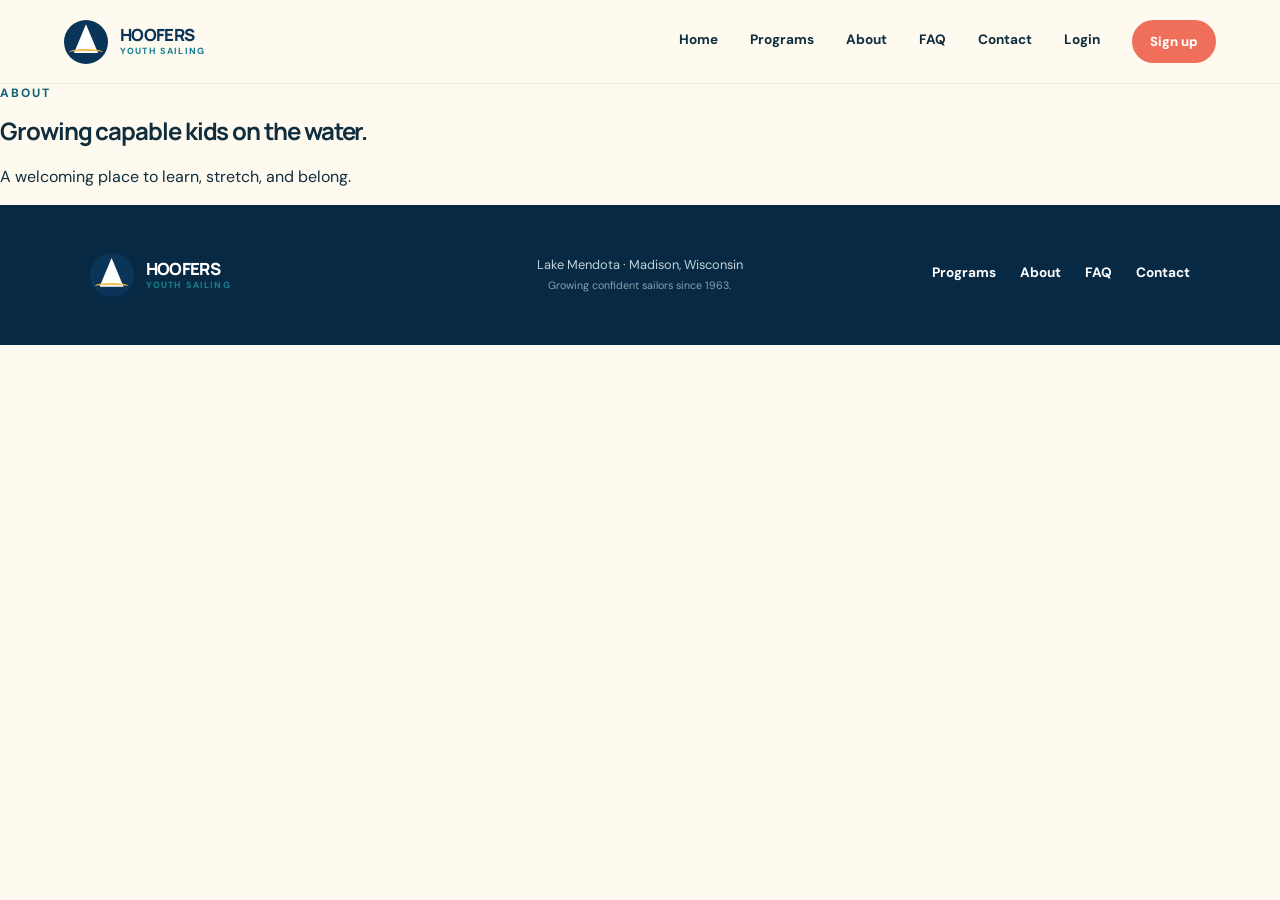
==== about/index.html @ 9d722e39 "feat: add multipage site shell" ====
<!DOCTYPE html>
<html lang="en">
<head>
  <meta charset="UTF-8"><meta name="viewport" content="width=device-width, initial-scale=1.0">
  <meta name="description" content="Learn about Hoofers Youth Sailing, our teaching approach, and our community on Lake Mendota.">
  <title>About | Hoofers Youth Sailing</title>
  <link rel="preconnect" href="https://fonts.googleapis.com"><link rel="preconnect" href="https://fonts.gstatic.com" crossorigin>
  <link href="https://fonts.googleapis.com/css2?family=DM+Sans:wght@400;500;600;700&family=Manrope:wght@600;700;800&display=swap" rel="stylesheet">
  <link rel="stylesheet" href="../styles.css">
</head>
<body>
  <a class="skip-link" href="#main-content">Skip to content</a>
  <header class="site-header" data-header>
    <a class="brand" href="../" aria-label="Hoofers Youth Sailing home"><span class="brand-mark" aria-hidden="true"><span></span></span><span class="brand-copy">Hoofers <small>Youth Sailing</small></span></a>
    <button id="menu-toggle" class="menu-toggle" type="button" aria-expanded="false" aria-controls="primary-nav"><span>Menu</span><i aria-hidden="true"></i></button>
    <nav id="primary-nav" class="primary-nav" aria-label="Primary navigation"><a href="../">Home</a><a href="../programs/">Programs</a><a href="../about/" aria-current="page">About</a><a href="../faq/">FAQ</a><a href="../contact/">Contact</a><a class="nav-login" href="../login/">Login</a><a class="button button-small" href="../signup/">Sign up</a></nav>
  </header>
  <main id="main-content" class="page-main"><section class="interior-hero"><div><p class="eyebrow">About</p><h1>Growing capable kids on the water.</h1><p>A welcoming place to learn, stretch, and belong.</p></div></section></main>
  <footer class="site-footer"><a class="brand brand-footer" href="../" aria-label="Hoofers Youth Sailing home"><span class="brand-mark" aria-hidden="true"><span></span></span><span class="brand-copy">Hoofers <small>Youth Sailing</small></span></a><p>Lake Mendota · Madison, Wisconsin<br><small>Growing confident sailors since 1963.</small></p><nav aria-label="Footer navigation"><a href="../programs/">Programs</a><a href="../about/">About</a><a href="../faq/">FAQ</a><a href="../contact/">Contact</a></nav></footer>
  <script src="../script.js"></script>
</body>
</html>
---- styles.css ----
:root {
  --navy: #0b3558;
  --navy-deep: #072943;
  --seafoam: #dff4ed;
  --ocean: #197f8f;
  --ocean-dark: #116472;
  --coral: #ef6f5b;
  --sunny: #f5bd4f;
  --cream: #fffaf0;
  --ink: #102d3e;
  --white: #ffffff;
  --line: rgba(16, 45, 62, 0.16);
  --font-display: "Manrope", "Arial Black", sans-serif;
  --font-body: "DM Sans", Arial, sans-serif;
  --radius-sm: 1rem;
  --radius-lg: 2rem;
  --shadow: 0 1.25rem 3rem rgba(11, 53, 88, 0.14);
}

* { box-sizing: border-box; }
html { scroll-behavior: smooth; }
body {
  margin: 0;
  overflow-x: clip;
  background: var(--cream);
  color: var(--ink);
  font-family: var(--font-body);
  font-size: 1rem;
  line-height: 1.6;
}
body, button, a { -webkit-font-smoothing: antialiased; }
a { color: inherit; }
button { font: inherit; }
img { display: block; max-width: 100%; }
h1, h2, h3, p { margin-top: 0; }
h1, h2, h3 { font-family: var(--font-display); line-height: 1.02; letter-spacing: -0.045em; }
h2 { font-size: clamp(2.5rem, 5.4vw, 5.15rem); }
section[id] { scroll-margin-top: 5.5rem; }
*:focus-visible { outline: 3px solid var(--coral); outline-offset: 4px; }

.skip-link {
  position: fixed; z-index: 100; top: 1rem; left: 1rem; padding: .75rem 1rem;
  transform: translateY(-200%); border-radius: .5rem; background: var(--navy); color: var(--white);
}
.skip-link:focus { transform: translateY(0); }

.site-header {
  position: sticky; z-index: 50; top: 0; display: flex; align-items: center; justify-content: space-between;
  min-height: 5.25rem; padding: .8rem clamp(1.25rem, 5vw, 5.5rem); border-bottom: 1px solid rgba(11, 53, 88, .08);
  background: rgba(255, 250, 240, .92); backdrop-filter: blur(16px);
}
.brand { display: inline-flex; align-items: center; gap: .75rem; color: var(--navy); text-decoration: none; }
.brand-mark { position: relative; display: grid; width: 2.75rem; height: 2.75rem; place-items: center; overflow: hidden; border-radius: 50%; background: var(--navy); }
.brand-mark::before { content: ""; position: absolute; width: 1.5rem; height: 1.8rem; bottom: .65rem; background: var(--white); clip-path: polygon(50% 0, 100% 100%, 0 100%); }
.brand-mark span { position: absolute; bottom: .52rem; width: 2.1rem; height: .38rem; border-radius: 50%; border-top: 2px solid var(--sunny); }
.brand-copy { font-family: var(--font-display); font-size: 1.05rem; font-weight: 800; line-height: .95; letter-spacing: -.04em; text-transform: uppercase; }
.brand-copy small { display: block; margin-top: .28rem; color: var(--ocean); font-family: var(--font-body); font-size: .56rem; letter-spacing: .13em; }
.primary-nav { display: flex; align-items: center; gap: clamp(1.25rem, 2.5vw, 2.5rem); }
.primary-nav > a:not(.button), .site-footer nav a { font-size: .85rem; font-weight: 700; text-decoration: none; }
.primary-nav > a:not(.button)::after, .site-footer nav a::after { content: ""; display: block; width: 0; height: 2px; margin-top: 2px; background: var(--coral); transition: width .2s ease; }
.primary-nav > a:hover::after, .site-footer nav a:hover::after { width: 100%; }
.menu-toggle { display: none; border: 0; background: transparent; color: var(--navy); font-weight: 800; }
.menu-toggle i, .menu-toggle i::before { display: block; width: 1.35rem; height: 2px; background: currentColor; content: ""; transition: transform .2s ease; }
.menu-toggle i::before { transform: translateY(6px); }
.menu-toggle[aria-expanded="true"] i { transform: translateY(3px) rotate(45deg); }
.menu-toggle[aria-expanded="true"] i::before { transform: rotate(-90deg); }

.button {
  display: inline-flex; align-items: center; justify-content: center; gap: .8rem; min-height: 3.35rem; padding: .85rem 1.35rem;
  border: 2px solid var(--coral); border-radius: 999px; background: var(--coral); color: var(--white);
  font-weight: 800; text-decoration: none; transition: transform .2s ease, box-shadow .2s ease, background .2s ease;
}
.button:hover { transform: translateY(-3px); box-shadow: 0 .7rem 1.3rem rgba(239, 111, 91, .25); }
.button span { transition: transform .2s ease; }
.button:hover span { transform: translateX(4px); }
.button-small { min-height: 2.7rem; padding: .55rem 1rem; font-size: .82rem; }
.button-light { border-color: var(--white); background: var(--white); color: var(--navy); }

.eyebrow { margin-bottom: 1rem; color: var(--ocean-dark); font-size: .75rem; font-weight: 800; letter-spacing: .16em; text-transform: uppercase; }
.hero {
  position: relative; display: grid; grid-template-columns: minmax(0, .95fr) minmax(24rem, 1.05fr); align-items: center;
  min-height: calc(100vh - 5.25rem); padding: clamp(3.5rem, 7vw, 7.5rem) clamp(1.25rem, 7vw, 7.5rem) clamp(4rem, 7vw, 6.5rem);
  background: var(--seafoam);
}
.hero::before { content: ""; position: absolute; inset: auto auto 4rem -5rem; width: 10rem; height: 10rem; border: 1px solid rgba(25, 127, 143, .3); border-radius: 50%; box-shadow: 0 0 0 1.2rem var(--seafoam), 0 0 0 1.3rem rgba(25, 127, 143, .24), 0 0 0 2.5rem var(--seafoam), 0 0 0 2.6rem rgba(25, 127, 143, .18); }
.hero-copy { position: relative; z-index: 2; max-width: 43rem; }
.hero-copy .eyebrow { display: flex; align-items: center; gap: .7rem; }
.hero-copy .eyebrow span { width: 2rem; height: 2px; background: var(--coral); }
.hero h1 { margin-bottom: 1.5rem; color: var(--navy); font-size: clamp(3.7rem, 7vw, 7.25rem); line-height: .92; }
.hero h1 em { display: block; color: var(--coral); font-style: normal; }
.hero-intro { max-width: 35rem; margin-bottom: 1.8rem; color: #355462; font-size: clamp(1rem, 1.3vw, 1.18rem); }
.hero-actions { display: flex; align-items: center; gap: 1.4rem; flex-wrap: wrap; }
.text-link { color: var(--navy); font-size: .9rem; font-weight: 800; text-underline-offset: .3rem; }
.trust-list { display: flex; gap: 0; max-width: 31rem; margin: 3rem 0 0; padding: 0; list-style: none; }
.trust-list li { display: flex; flex: 1; flex-direction: column; padding-right: 1rem; border-right: 1px solid rgba(11, 53, 88, .18); }
.trust-list li + li { padding-left: 1.25rem; }
.trust-list li:last-child { border: 0; }
.trust-list strong { color: var(--navy); font-family: var(--font-display); font-size: 1.5rem; line-height: 1; }
.trust-list span { margin-top: .4rem; color: #53707d; font-size: .68rem; font-weight: 700; text-transform: uppercase; }
.hero-visual { position: relative; min-height: clamp(31rem, 48vw, 43rem); }
.sun-shape { position: absolute; top: 3%; right: -10%; width: 63%; aspect-ratio: 1; border-radius: 50%; background: var(--sunny); }
.image-placeholder { position: relative; display: flex; overflow: hidden; background-color: #a8d8dc; color: var(--navy); isolation: isolate; }
.image-placeholder::before { content: ""; position: absolute; z-index: -1; inset: 0; opacity: .65; background-image: linear-gradient(145deg, transparent 49.5%, rgba(11,53,88,.14) 50%, transparent 50.5%), linear-gradient(35deg, transparent 49.5%, rgba(11,53,88,.11) 50%, transparent 50.5%); background-size: 4rem 4rem; }
.hero-image { position: absolute; inset: 3% 0 0 11%; align-items: flex-end; min-height: 89%; padding: 2rem; border: .65rem solid var(--white); border-radius: 48% 52% 43% 57% / 56% 46% 54% 44%; box-shadow: var(--shadow); transform: rotate(1.5deg); }
.placeholder-icon { position: absolute; top: 1.5rem; right: 1.5rem; display: grid; width: 2.7rem; height: 2.7rem; place-items: center; border-radius: 50%; background: rgba(255,255,255,.8); font-size: 1.2rem; }
.placeholder-label { display: inline-flex; flex-direction: column; padding: .7rem .9rem; border-radius: .7rem; background: rgba(255,255,255,.88); font-size: .82rem; font-weight: 800; line-height: 1.2; }
.placeholder-label small { margin-bottom: .25rem; color: var(--ocean-dark); font-size: .58rem; letter-spacing: .1em; text-transform: uppercase; }
.hero-sticker { position: absolute; z-index: 3; right: -1.5rem; bottom: 7%; display: grid; width: 7.4rem; height: 7.4rem; place-items: center; border-radius: 50%; background: var(--coral); color: var(--white); font-family: var(--font-display); font-size: 1.15rem; font-weight: 800; line-height: .9; text-align: center; transform: rotate(8deg); box-shadow: 0 0 0 .55rem var(--seafoam); }
.hero-sticker span { display: block; font-family: var(--font-body); font-size: .62rem; letter-spacing: .12em; text-transform: uppercase; }
.wave-lines { position: absolute; z-index: 4; left: 0; bottom: 3rem; width: 8rem; transform: rotate(-8deg); }
.wave-lines i { display: block; height: .75rem; margin-top: .35rem; border-top: 3px solid var(--navy); border-radius: 50%; }

.ticker { overflow: hidden; padding: 1rem 0; background: var(--navy); color: var(--white); font-family: var(--font-display); font-size: clamp(1rem, 1.7vw, 1.45rem); font-weight: 800; letter-spacing: -.03em; text-transform: uppercase; white-space: nowrap; transform: rotate(-1deg) scale(1.02); }
.ticker div { width: max-content; }
.ticker span { margin: 0 1.4rem; color: var(--sunny); }

.section { padding: clamp(5rem, 9vw, 9rem) clamp(1.25rem, 7vw, 7.5rem); }
.section-heading { display: grid; grid-template-columns: 1.2fr .65fr; gap: 4rem; align-items: end; max-width: 85rem; margin: 0 auto 4rem; }
.section-heading h2 { max-width: 13ch; margin-bottom: 0; color: var(--navy); }
.section-heading > p { margin-bottom: .6rem; color: #55707d; font-size: 1.05rem; }
.programs { background: var(--cream); }
.program-grid { display: grid; grid-template-columns: repeat(3, 1fr); gap: 1.25rem; max-width: 85rem; margin: 0 auto; }
.program-card { position: relative; min-height: 29rem; padding: clamp(1.5rem, 3vw, 2.4rem); overflow: hidden; border-radius: var(--radius-lg); transition: transform .25s ease, box-shadow .25s ease; }
.program-card:hover { transform: translateY(-.55rem) rotate(-.4deg); box-shadow: var(--shadow); }
.program-card::after { content: ""; position: absolute; right: -2.4rem; bottom: -2.4rem; width: 8rem; height: 8rem; border: 1px solid currentColor; border-radius: 50%; opacity: .16; box-shadow: 0 0 0 1.25rem transparent, 0 0 0 1.35rem currentColor; }
.program-discover { background: var(--seafoam); color: var(--navy); }
.program-develop { background: var(--sunny); color: var(--navy); transform: translateY(2rem); }
.program-develop:hover { transform: translateY(1.45rem) rotate(.4deg); }
.program-lead { background: var(--navy); color: var(--white); }
.program-number { position: absolute; top: 2rem; right: 2rem; opacity: .55; font-size: .7rem; font-weight: 800; letter-spacing: .12em; }
.program-icon { display: grid; width: 4.4rem; height: 4.4rem; margin-bottom: 4rem; place-items: center; border: 1px solid currentColor; border-radius: 50%; font-size: 2rem; }
.program-meta { margin-bottom: .8rem; font-size: .68rem; font-weight: 800; letter-spacing: .1em; text-transform: uppercase; }
.program-card h3 { margin-bottom: 1.1rem; font-size: clamp(2.4rem, 4vw, 3.7rem); }
.program-card > p:not(.program-meta) { min-height: 6rem; opacity: .82; }
.program-card > a { position: relative; z-index: 2; display: inline-flex; gap: .8rem; font-size: .85rem; font-weight: 800; text-underline-offset: .3rem; }

.confidence { display: grid; grid-template-columns: minmax(20rem, .9fr) minmax(26rem, 1.1fr); gap: clamp(3rem, 8vw, 8rem); align-items: center; background: var(--navy); color: var(--white); }
.confidence-visual { position: relative; min-height: 43rem; }
.confidence-visual::before { content: ""; position: absolute; left: -1.5rem; bottom: -1.5rem; width: 8rem; height: 8rem; border: 1px solid rgba(255,255,255,.2); border-radius: 50%; box-shadow: 0 0 0 1rem var(--navy), 0 0 0 1.1rem rgba(255,255,255,.15); }
.confidence-image { position: absolute; inset: 0; align-items: flex-end; padding: 1.5rem; border: .6rem solid var(--white); border-radius: 45% 55% 47% 53% / 58% 44% 56% 42%; background-color: #79bdc6; transform: rotate(-2deg); }
.confidence-note { position: absolute; right: -2rem; bottom: 1.5rem; padding: 1rem 1.35rem; border: .4rem solid var(--navy); border-radius: .8rem; background: var(--sunny); color: var(--navy); font-size: .8rem; transform: rotate(5deg); }
.confidence-note strong { font-family: var(--font-display); font-size: 1.15rem; }
.confidence-copy .eyebrow { color: var(--sunny); }
.confidence-copy h2 { max-width: 11ch; margin-bottom: 1.5rem; }
.confidence-copy > p:not(.eyebrow) { max-width: 40rem; color: #c4d7df; font-size: 1.08rem; }
.benefit-list { margin: 2.5rem 0 0; padding: 0; list-style: none; }
.benefit-list li { display: grid; grid-template-columns: 2.5rem 1fr; gap: 1rem; padding: 1.25rem 0; border-top: 1px solid rgba(255,255,255,.15); }
.benefit-list li > span { color: var(--sunny); font-size: .65rem; font-weight: 800; }
.benefit-list strong { display: block; margin-bottom: .2rem; font-family: var(--font-display); font-size: 1.03rem; }
.benefit-list p { margin: 0; color: #aec6d0; font-size: .9rem; }

.gallery { background: var(--seafoam); }
.gallery-heading { max-width: 85rem; margin: 0 auto 3.5rem; text-align: center; }
.gallery-heading h2 { margin-bottom: 0; color: var(--navy); }
.gallery-grid { display: grid; grid-template-columns: 1.2fr .8fr; grid-template-rows: repeat(2, 18rem); gap: 1rem; max-width: 85rem; margin: 0 auto; }
.gallery-image { align-items: flex-end; padding: 1.25rem; border: .5rem solid var(--white); box-shadow: 0 .8rem 2rem rgba(11,53,88,.08); }
.gallery-one { grid-row: 1 / 3; border-radius: 2.5rem 8rem 2.5rem 2.5rem; background-color: #81c6cf; }
.gallery-two { border-radius: 6rem 2.5rem 2.5rem 2.5rem; background-color: var(--sunny); }
.gallery-three { border-radius: 2.5rem 2.5rem 6rem 2.5rem; background-color: #efa18f; }

.testimonial { position: relative; overflow: hidden; background: var(--coral); color: var(--white); text-align: center; }
.testimonial::before, .testimonial::after { content: ""; position: absolute; width: 10rem; height: 10rem; border: 1px solid rgba(255,255,255,.2); border-radius: 50%; }
.testimonial::before { top: -3rem; left: -3rem; box-shadow: 0 0 0 1.3rem var(--coral), 0 0 0 1.4rem rgba(255,255,255,.16); }
.testimonial::after { right: -4rem; bottom: -4rem; }
.quote-mark { height: 3rem; color: var(--sunny); font-family: Georgia, serif; font-size: 7rem; line-height: .8; }
.testimonial blockquote { position: relative; max-width: 27ch; margin: 2rem auto 1.5rem; font-family: var(--font-display); font-size: clamp(2rem, 4.2vw, 4.2rem); font-weight: 800; line-height: 1.08; letter-spacing: -.045em; }
.testimonial blockquote em { color: var(--sunny); font-style: normal; }
.testimonial > p { margin-bottom: 0; font-size: .78rem; font-weight: 800; letter-spacing: .1em; text-transform: uppercase; }

.faq { display: grid; grid-template-columns: .8fr 1.2fr; gap: clamp(3rem, 8vw, 8rem); background: var(--cream); }
.faq-heading h2 { max-width: 10ch; color: var(--navy); }
.faq-heading > p:last-child { max-width: 27rem; color: #5a7480; }
.faq-list { align-self: center; }
.faq-item { border-top: 1px solid var(--line); }
.faq-item:last-child { border-bottom: 1px solid var(--line); }
.faq-item button { display: flex; align-items: center; justify-content: space-between; width: 100%; min-height: 5.2rem; padding: 1.2rem 0; border: 0; background: transparent; color: var(--navy); cursor: pointer; text-align: left; }
.faq-item button span { padding-right: 1rem; font-family: var(--font-display); font-size: clamp(1rem, 1.6vw, 1.3rem); font-weight: 700; }
.faq-item button i { position: relative; flex: 0 0 2rem; width: 2rem; height: 2rem; border-radius: 50%; background: var(--seafoam); }
.faq-item button i::before, .faq-item button i::after { content: ""; position: absolute; top: calc(50% - 1px); left: calc(50% - .45rem); width: .9rem; height: 2px; background: var(--navy); transition: transform .2s ease; }
.faq-item button i::after { transform: rotate(90deg); }
.faq-item button[aria-expanded="true"] i::after { transform: rotate(0); }
.faq-panel p { max-width: 42rem; margin: -.4rem 3rem 1.5rem 0; color: #5a7480; }

.final-cta { position: relative; display: grid; min-height: 38rem; overflow: hidden; place-items: center; padding: 5rem 1.25rem; background: var(--ocean); color: var(--white); text-align: center; }
.final-cta::before, .final-cta::after { content: ""; position: absolute; width: 22rem; height: 22rem; border: 1px solid rgba(255,255,255,.18); border-radius: 50%; box-shadow: 0 0 0 2rem var(--ocean), 0 0 0 2.1rem rgba(255,255,255,.13); }
.final-cta::before { top: -8rem; left: -7rem; }
.final-cta::after { right: -8rem; bottom: -8rem; }
.final-cta-copy { position: relative; z-index: 2; }
.final-cta .eyebrow { color: var(--sunny); }
.final-cta h2 { margin-bottom: 2.25rem; font-size: clamp(3.3rem, 7.3vw, 7.3rem); }
.cta-sail { position: absolute; right: 11%; top: 18%; width: 7rem; height: 10rem; transform: rotate(12deg); }
.cta-sail::before, .cta-sail::after { content: ""; position: absolute; bottom: 1rem; width: 3.2rem; height: 7.5rem; background: var(--sunny); clip-path: polygon(100% 0, 100% 100%, 0 100%); }
.cta-sail::after { right: 0; transform: scaleX(-1); background: var(--coral); }
.cta-sail span { position: absolute; z-index: 2; right: 50%; bottom: .9rem; width: 2px; height: 8.2rem; background: var(--white); }
.cta-sail i { position: absolute; right: .2rem; bottom: 0; width: 7rem; height: 1.2rem; border-radius: 0 0 50% 50%; background: var(--navy); }

.site-footer { display: grid; grid-template-columns: 1fr 1fr 1fr; align-items: center; gap: 2rem; padding: 3rem clamp(1.25rem, 7vw, 7.5rem); background: var(--navy-deep); color: var(--white); }
.brand-footer { color: var(--white); }
.site-footer > p { margin: 0; color: #c1d3dc; font-size: .8rem; text-align: center; }
.site-footer > p small { opacity: .7; }
.site-footer nav { display: flex; justify-content: flex-end; gap: 1.5rem; }

.reveal-ready [data-reveal] { opacity: 0; transform: translateY(1.5rem); transition: opacity .65s ease, transform .65s ease; }
.reveal-ready [data-reveal].is-visible { opacity: 1; transform: translateY(0); }
.reveal-ready .program-grid [data-reveal]:nth-child(2) { transition-delay: .08s; }
.reveal-ready .program-grid [data-reveal]:nth-child(3) { transition-delay: .16s; }

@media (max-width: 68rem) {
  .hero { grid-template-columns: 1fr 1fr; padding-inline: 3rem; }
  .hero h1 { font-size: clamp(3.6rem, 7vw, 5.3rem); }
  .hero-visual { min-height: 33rem; }
  .section { padding-inline: 3rem; }
  .confidence { grid-template-columns: .9fr 1.1fr; gap: 4rem; }
  .confidence-visual { min-height: 35rem; }
}

@media (max-width: 48rem) {
  .site-header { min-height: 4.75rem; padding-inline: 1.25rem; }
  .menu-toggle { display: flex; align-items: center; gap: .7rem; min-height: 2.75rem; padding: .5rem; cursor: pointer; }
  .primary-nav { position: absolute; top: calc(100% - 1px); right: 1rem; left: 1rem; display: none; align-items: stretch; gap: 0; padding: 1rem; border-radius: 0 0 1rem 1rem; background: var(--cream); box-shadow: var(--shadow); }
  .primary-nav.is-open { display: flex; flex-direction: column; }
  .primary-nav > a:not(.button) { min-height: 3rem; padding: .75rem; }
  .primary-nav .button { margin-top: .5rem; }
  .hero { grid-template-columns: 1fr; min-height: auto; padding: 4rem 1.25rem 3rem; }
  .hero-copy { max-width: none; }
  .hero h1 { font-size: clamp(3.4rem, 16vw, 5.6rem); }
  .hero-visual { min-height: 28rem; margin-top: 2rem; }
  .hero-image { inset: 0 1rem 0 1rem; }
  .hero-sticker { right: 0; bottom: 0; width: 6.2rem; height: 6.2rem; }
  .wave-lines { left: 0; bottom: 1rem; width: 5rem; }
  .trust-list { margin-top: 2.5rem; }
  .section { padding: 5.5rem 1.25rem; }
  .section-heading { grid-template-columns: 1fr; gap: 1.4rem; margin-bottom: 2.5rem; }
  .program-grid { grid-template-columns: 1fr; }
  .program-card { min-height: 25rem; }
  .program-develop { transform: none; }
  .program-develop:hover { transform: translateY(-.55rem); }
  .confidence { grid-template-columns: 1fr; gap: 4rem; }
  .confidence-visual { min-height: 30rem; }
  .confidence-note { right: -.4rem; }
  .gallery-grid { grid-template-columns: 1fr; grid-template-rows: repeat(3, 20rem); }
  .gallery-one { grid-row: auto; border-radius: 2.5rem 5rem 2.5rem 2.5rem; }
  .faq { grid-template-columns: 1fr; gap: 2.5rem; }
  .final-cta { min-height: 32rem; }
  .cta-sail { right: 1rem; top: 2rem; transform: scale(.7) rotate(12deg); }
  .site-footer { grid-template-columns: 1fr; text-align: center; }
  .site-footer .brand { justify-content: center; }
  .site-footer nav { justify-content: center; flex-wrap: wrap; }
}

@media (max-width: 28rem) {
  .brand-mark { width: 2.35rem; height: 2.35rem; }
  .brand-copy { font-size: .92rem; }
  .hero-actions { align-items: stretch; flex-direction: column; }
  .hero-actions .button { width: 100%; }
  .text-link { text-align: center; }
  .trust-list strong { font-size: 1.2rem; }
  .trust-list span { font-size: .58rem; }
}

@media (prefers-reduced-motion: reduce) {
  html { scroll-behavior: auto; }
  *, *::before, *::after { scroll-behavior: auto !important; transition-duration: .01ms !important; animation-duration: .01ms !important; animation-iteration-count: 1 !important; }
  .reveal-ready [data-reveal] { opacity: 1; transform: none; }
}
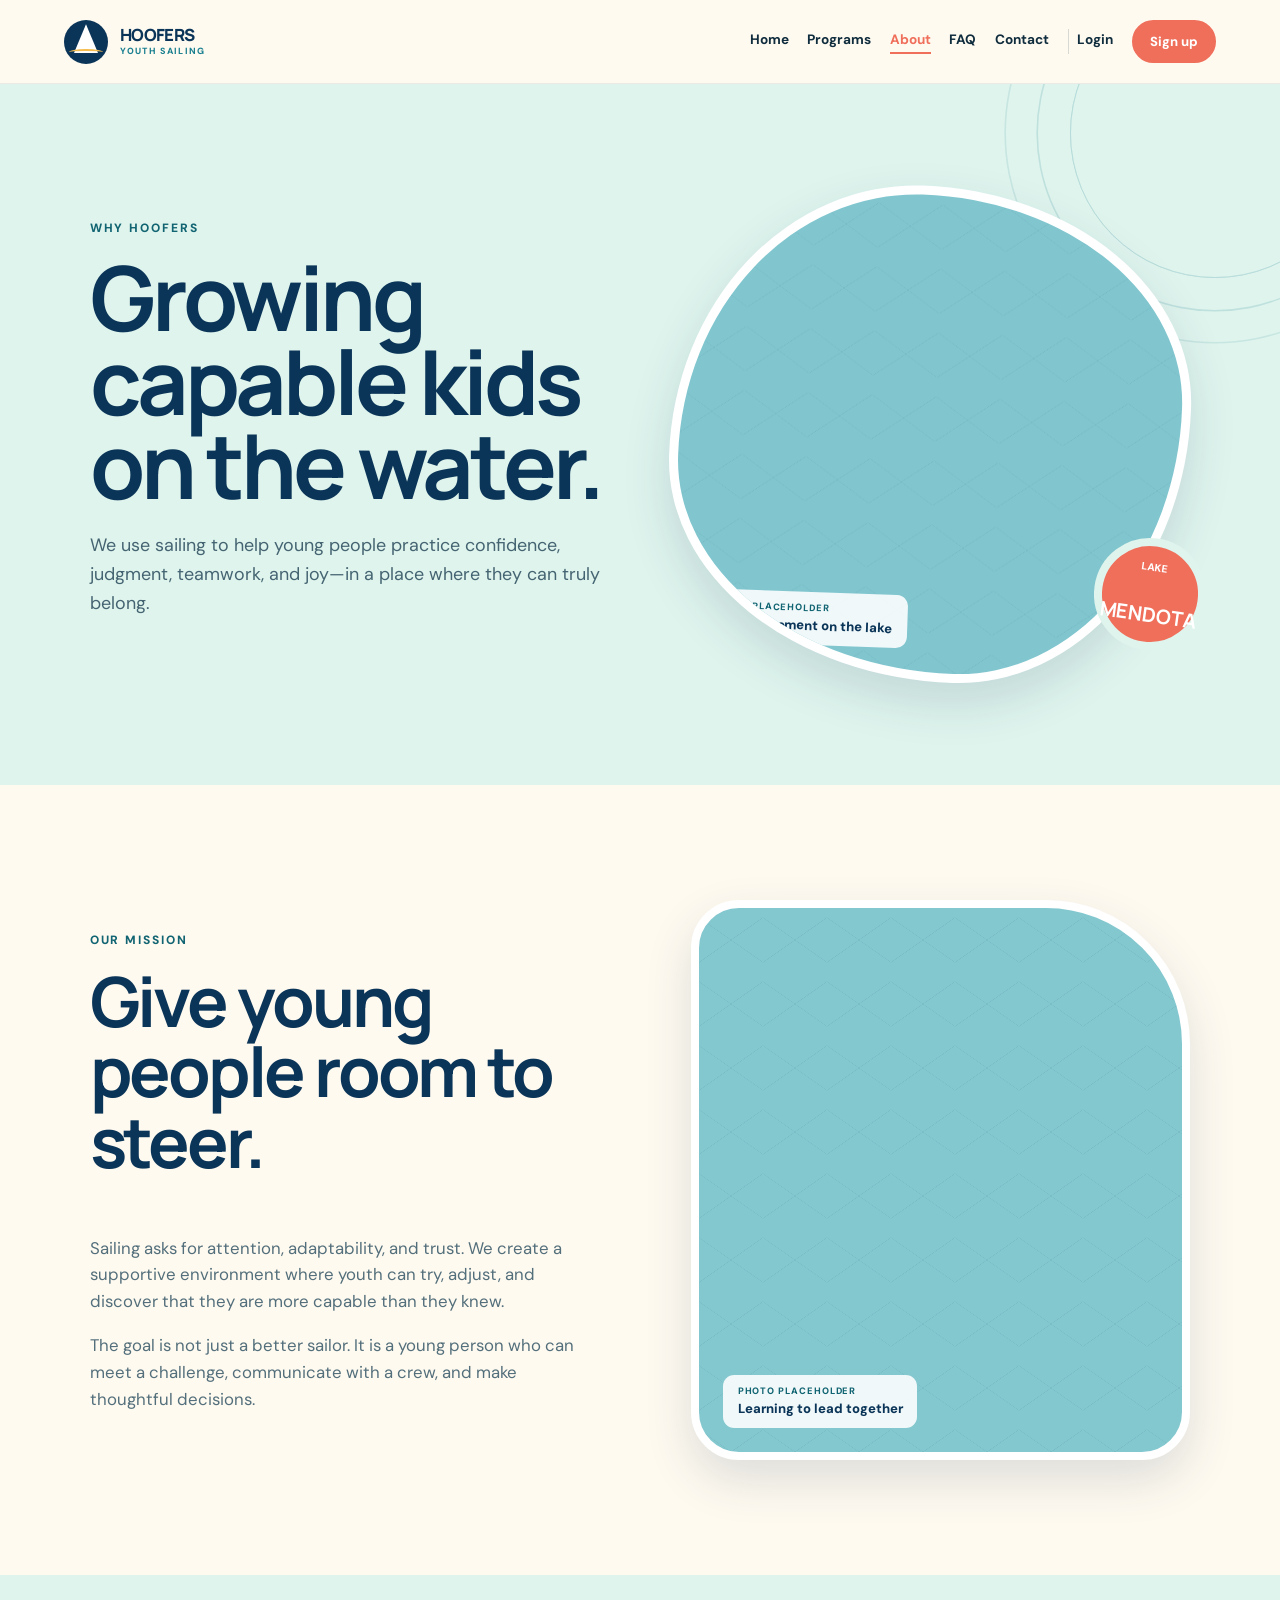
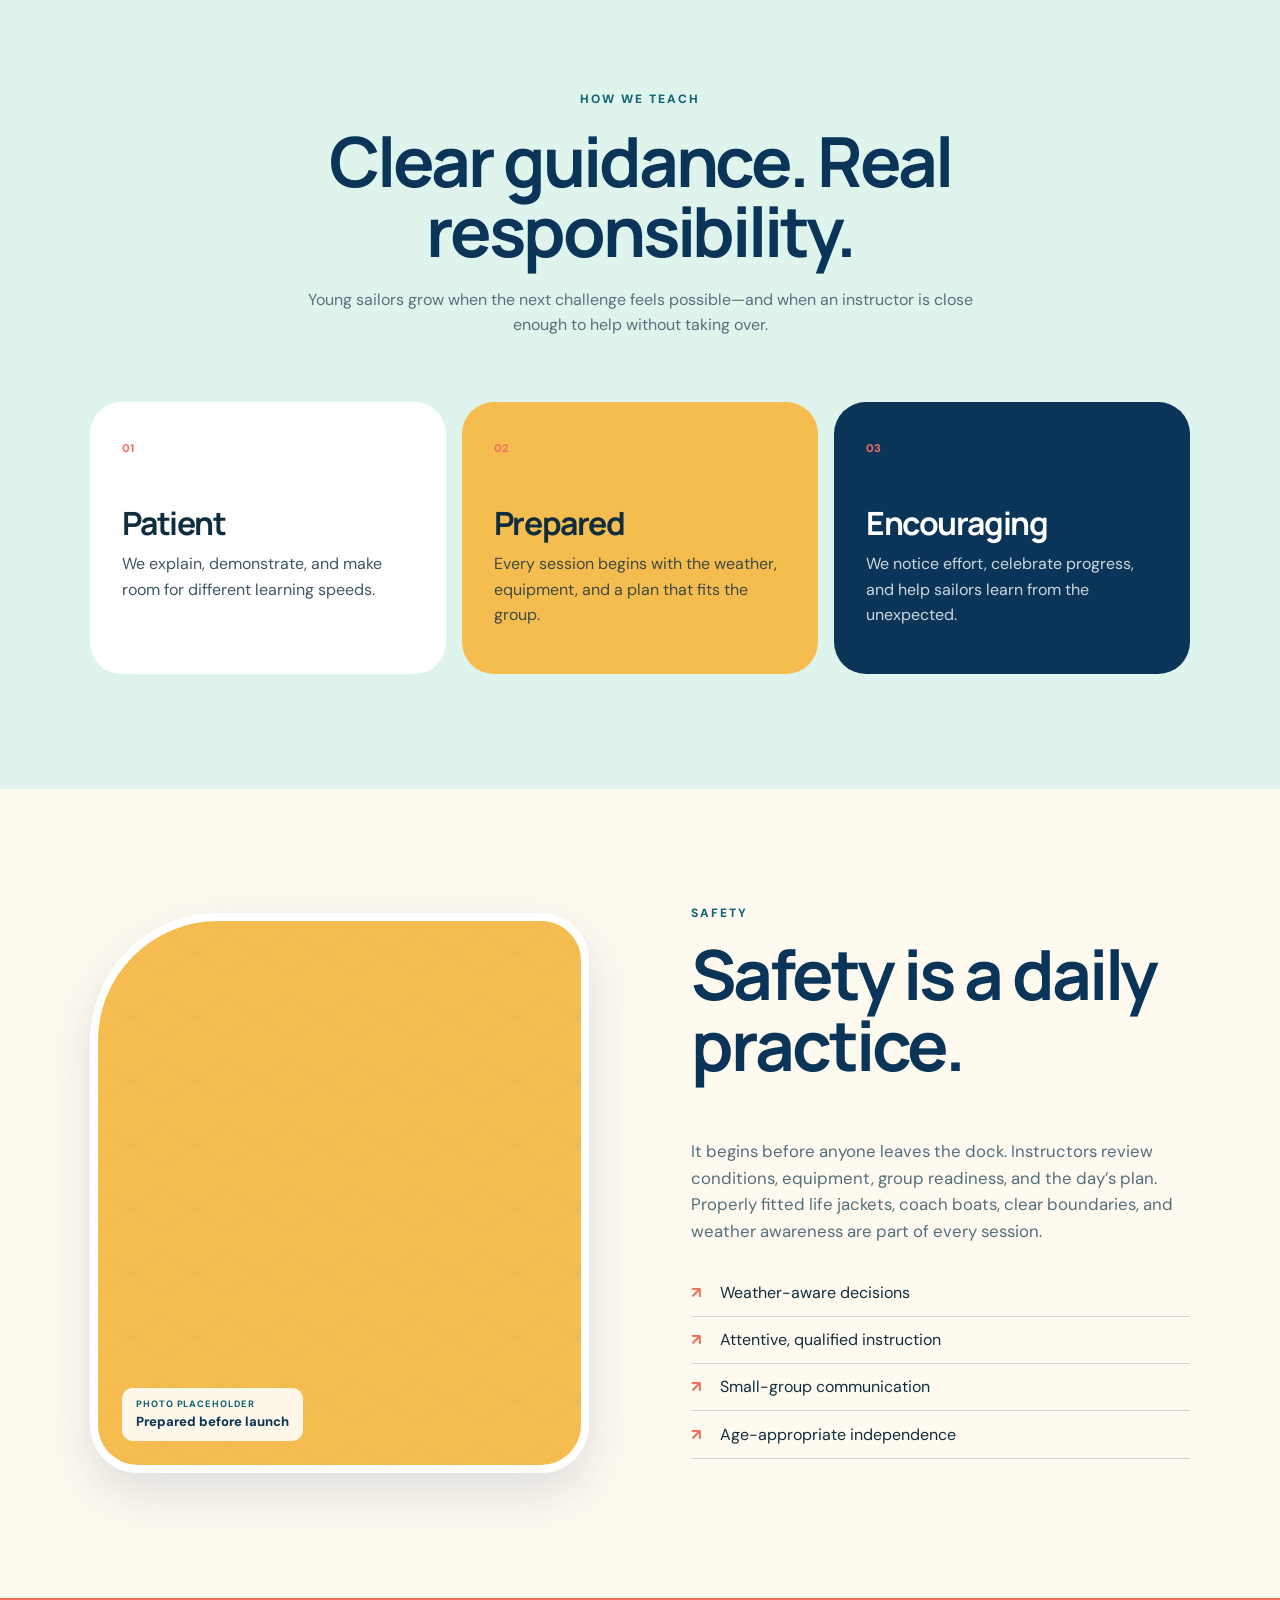
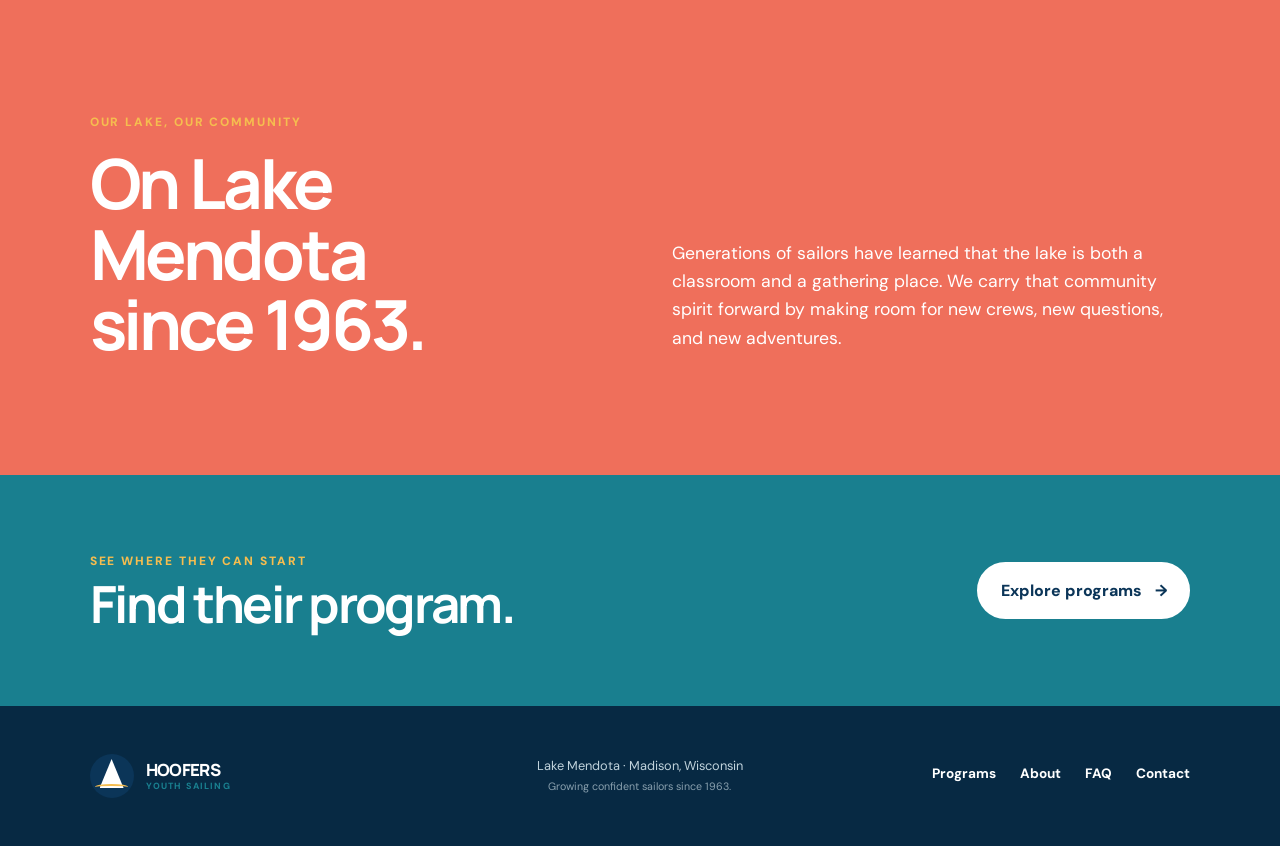
==== commit 071ba35a: "feat: add programs about and faq pages" ====
--- a/about/index.html
+++ b/about/index.html
@@ -15,7 +15,30 @@
     <button id="menu-toggle" class="menu-toggle" type="button" aria-expanded="false" aria-controls="primary-nav"><span>Menu</span><i aria-hidden="true"></i></button>
     <nav id="primary-nav" class="primary-nav" aria-label="Primary navigation"><a href="../">Home</a><a href="../programs/">Programs</a><a href="../about/" aria-current="page">About</a><a href="../faq/">FAQ</a><a href="../contact/">Contact</a><a class="nav-login" href="../login/">Login</a><a class="button button-small" href="../signup/">Sign up</a></nav>
   </header>
-  <main id="main-content" class="page-main"><section class="interior-hero"><div><p class="eyebrow">About</p><h1>Growing capable kids on the water.</h1><p>A welcoming place to learn, stretch, and belong.</p></div></section></main>
+  <main id="main-content" class="page-main">
+    <section class="interior-hero interior-hero-about">
+      <div class="interior-hero-copy" data-reveal><p class="eyebrow">Why Hoofers</p><h1>Growing capable kids on the water.</h1><p>We use sailing to help young people practice confidence, judgment, teamwork, and joy—in a place where they can truly belong.</p></div>
+      <div class="interior-visual" data-reveal><div class="image-placeholder interior-image about-hero-image" role="img" aria-label="Placeholder for a young sailor smiling from the cockpit"><span class="placeholder-label"><small>Photo placeholder</small>A proud moment on the lake</span></div><div class="orbit-label">Lake<br><strong>Mendota</strong></div></div>
+    </section>
+
+    <section class="section story-grid" aria-labelledby="mission-title">
+      <div class="story-copy" data-reveal><p class="eyebrow">Our mission</p><h2 id="mission-title">Give young people room to steer.</h2><p>Sailing asks for attention, adaptability, and trust. We create a supportive environment where youth can try, adjust, and discover that they are more capable than they knew.</p><p>The goal is not just a better sailor. It is a young person who can meet a challenge, communicate with a crew, and make thoughtful decisions.</p></div>
+      <div class="image-placeholder story-image" role="img" aria-label="Placeholder for two young sailors planning their route together" data-reveal><span class="placeholder-label"><small>Photo placeholder</small>Learning to lead together</span></div>
+    </section>
+
+    <section class="section teaching-section" aria-labelledby="teaching-title">
+      <div class="center-heading" data-reveal><p class="eyebrow">How we teach</p><h2 id="teaching-title">Clear guidance. Real responsibility.</h2><p>Young sailors grow when the next challenge feels possible—and when an instructor is close enough to help without taking over.</p></div>
+      <div class="values-grid"><article data-reveal><span>01</span><h3>Patient</h3><p>We explain, demonstrate, and make room for different learning speeds.</p></article><article data-reveal><span>02</span><h3>Prepared</h3><p>Every session begins with the weather, equipment, and a plan that fits the group.</p></article><article data-reveal><span>03</span><h3>Encouraging</h3><p>We notice effort, celebrate progress, and help sailors learn from the unexpected.</p></article></div>
+    </section>
+
+    <section class="section safety-story" aria-labelledby="safety-title">
+      <div class="image-placeholder story-image safety-image" role="img" aria-label="Placeholder for an instructor checking a young sailor's life jacket" data-reveal><span class="placeholder-label"><small>Photo placeholder</small>Prepared before launch</span></div>
+      <div class="story-copy" data-reveal><p class="eyebrow">Safety</p><h2 id="safety-title">Safety is a daily practice.</h2><p>It begins before anyone leaves the dock. Instructors review conditions, equipment, group readiness, and the day’s plan. Properly fitted life jackets, coach boats, clear boundaries, and weather awareness are part of every session.</p><ul class="check-list"><li>Weather-aware decisions</li><li>Attentive, qualified instruction</li><li>Small-group communication</li><li>Age-appropriate independence</li></ul></div>
+    </section>
+
+    <section class="history-band" aria-labelledby="history-title"><div data-reveal><p class="eyebrow">Our lake, our community</p><h2 id="history-title">On Lake Mendota since 1963.</h2></div><p data-reveal>Generations of sailors have learned that the lake is both a classroom and a gathering place. We carry that community spirit forward by making room for new crews, new questions, and new adventures.</p></section>
+    <section class="page-cta"><div><p class="eyebrow">See where they can start</p><h2>Find their program.</h2></div><a class="button button-light" href="../programs/">Explore programs <span aria-hidden="true">→</span></a></section>
+  </main>
   <footer class="site-footer"><a class="brand brand-footer" href="../" aria-label="Hoofers Youth Sailing home"><span class="brand-mark" aria-hidden="true"><span></span></span><span class="brand-copy">Hoofers <small>Youth Sailing</small></span></a><p>Lake Mendota · Madison, Wisconsin<br><small>Growing confident sailors since 1963.</small></p><nav aria-label="Footer navigation"><a href="../programs/">Programs</a><a href="../about/">About</a><a href="../faq/">FAQ</a><a href="../contact/">Contact</a></nav></footer>
   <script src="../script.js"></script>
 </body>
--- a/styles.css
+++ b/styles.css
@@ -263,3 +263,133 @@
   *, *::before, *::after { scroll-behavior: auto !important; transition-duration: .01ms !important; animation-duration: .01ms !important; animation-iteration-count: 1 !important; }
   .reveal-ready [data-reveal] { opacity: 1; transform: none; }
 }
+
+/* Multipage shell and interior pages */
+[hidden] { display: none !important; }
+.primary-nav { gap: clamp(.75rem, 1.45vw, 1.5rem); }
+.primary-nav a[aria-current="page"]:not(.button) { color: var(--coral); }
+.primary-nav a[aria-current="page"]:not(.button)::after { width: 100%; }
+.nav-login { padding-left: clamp(.25rem, .7vw, .8rem); border-left: 1px solid var(--line); }
+.page-main { background: var(--cream); }
+.interior-hero { position: relative; display: grid; grid-template-columns: minmax(0, .95fr) minmax(24rem, 1.05fr); align-items: center; min-height: 38rem; padding: clamp(4rem, 8vw, 7rem) clamp(1.25rem, 7vw, 7.5rem); overflow: hidden; background: var(--seafoam); }
+.interior-hero::before { content: ""; position: absolute; top: -6rem; right: -5rem; width: 18rem; height: 18rem; border: 1px solid rgba(25,127,143,.2); border-radius: 50%; box-shadow: 0 0 0 2rem var(--seafoam), 0 0 0 2.1rem rgba(25,127,143,.16), 0 0 0 4rem var(--seafoam), 0 0 0 4.1rem rgba(25,127,143,.12); }
+.interior-hero-copy { position: relative; z-index: 2; max-width: 47rem; }
+.interior-hero h1 { max-width: 10ch; margin-bottom: 1.5rem; color: var(--navy); font-size: clamp(3.5rem, 7vw, 7rem); line-height: .94; }
+.interior-hero-copy > p:not(.eyebrow) { max-width: 38rem; margin-bottom: 2rem; color: #456472; font-size: clamp(1rem, 1.4vw, 1.2rem); }
+.interior-visual { position: relative; min-height: 31rem; }
+.interior-image { position: absolute; inset: 0 0 0 10%; align-items: flex-end; padding: 1.5rem; border: .6rem solid var(--white); border-radius: 47% 53% 44% 56% / 56% 43% 57% 44%; background-color: #81c6cf; box-shadow: var(--shadow); transform: rotate(2deg); }
+.orbit-label { position: absolute; right: -1rem; bottom: 2rem; display: grid; width: 7rem; height: 7rem; place-items: center; border: .5rem solid var(--seafoam); border-radius: 50%; background: var(--coral); color: var(--white); font-size: .65rem; font-weight: 800; line-height: 1.1; text-align: center; text-transform: uppercase; transform: rotate(8deg); }
+.orbit-label strong { display: block; font-family: var(--font-display); font-size: 1.25rem; }
+.center-heading { max-width: 60rem; margin: 0 auto 4rem; text-align: center; }
+.center-heading h2 { margin-bottom: 1.25rem; color: var(--navy); }
+.center-heading > p:last-child { max-width: 43rem; margin-inline: auto; color: #56717d; }
+
+.program-detail-grid { display: grid; grid-template-columns: repeat(3, 1fr); gap: 1.2rem; max-width: 87rem; margin: 0 auto; }
+.program-detail { position: relative; min-height: 38rem; padding: clamp(1.5rem, 3vw, 2.5rem); overflow: hidden; border-radius: var(--radius-lg); }
+.program-detail h2 { margin-bottom: 1.25rem; font-size: clamp(2.2rem, 3.5vw, 3.5rem); }
+.program-detail > p:not(.program-meta):not(.fit-note) { min-height: 6.5rem; }
+.program-detail .detail-number { position: absolute; top: 2rem; right: 2rem; font-size: .7rem; font-weight: 800; opacity: .5; }
+.program-beginner { background: var(--seafoam); color: var(--navy); }
+.program-advanced { background: var(--sunny); color: var(--navy); transform: translateY(2rem); }
+.program-windsurfing { background: var(--navy); color: var(--white); }
+.check-list { margin: 1.5rem 0; padding: 0; list-style: none; }
+.check-list li { position: relative; padding: .65rem 0 .65rem 1.8rem; border-bottom: 1px solid currentColor; border-color: color-mix(in srgb, currentColor 18%, transparent); }
+.check-list li::before { content: "↗"; position: absolute; left: 0; color: var(--coral); font-weight: 800; }
+.program-windsurfing .check-list li::before { color: var(--sunny); }
+.fit-note { position: absolute; right: 2rem; bottom: 2rem; left: 2rem; margin: 0; padding-top: 1.2rem; border-top: 1px solid currentColor; font-size: .82rem; }
+.session-section { display: grid; grid-template-columns: .75fr 1.25fr; gap: clamp(3rem, 8vw, 8rem); align-items: center; background: var(--navy); color: var(--white); }
+.session-copy h2 { max-width: 10ch; }
+.session-copy .eyebrow { color: var(--sunny); }
+.session-copy > p:last-child { max-width: 30rem; color: #bfd2da; }
+.session-steps { margin: 0; padding: 0; list-style: none; }
+.session-steps li { display: grid; grid-template-columns: 3.5rem 1fr; gap: 1rem; padding: 1.4rem 0; border-top: 1px solid rgba(255,255,255,.16); }
+.session-steps li > span { color: var(--sunny); font-size: .7rem; font-weight: 800; }
+.session-steps strong { display: block; margin-bottom: .25rem; font-family: var(--font-display); font-size: 1.15rem; }
+.session-steps p { margin: 0; color: #b9ced7; }
+.comparison-section { background: var(--white); }
+.comparison-grid { display: grid; grid-template-columns: repeat(3, 1fr); max-width: 75rem; margin: 0 auto; border: 1px solid var(--line); border-radius: var(--radius-lg); overflow: hidden; }
+.comparison-grid article { padding: 2rem; }
+.comparison-grid article + article { border-left: 1px solid var(--line); }
+.comparison-grid h3 { color: var(--navy); font-size: 1.7rem; }
+.comparison-grid p { display: flex; flex-direction: column; margin: 1rem 0 0; color: #59727e; }
+.comparison-grid p strong { color: var(--ink); font-size: .68rem; letter-spacing: .1em; text-transform: uppercase; }
+.prep-section { display: grid; grid-template-columns: 1fr 1fr; gap: 4rem; align-items: center; background: var(--seafoam); }
+.prep-section h2 { max-width: 9ch; color: var(--navy); }
+.prep-list { display: grid; grid-template-columns: 1fr 1fr; gap: .8rem; }
+.prep-list span { padding: 1.1rem; border-radius: 1rem; background: var(--white); color: var(--navy); font-weight: 700; }
+.page-cta { display: flex; align-items: center; justify-content: space-between; gap: 2rem; padding: clamp(3rem, 6vw, 5rem) clamp(1.25rem, 7vw, 7.5rem); background: var(--ocean); color: var(--white); }
+.page-cta .eyebrow { margin-bottom: .4rem; color: var(--sunny); }
+.page-cta h2 { margin-bottom: 0; font-size: clamp(2.4rem, 4vw, 4.5rem); }
+
+.story-grid, .safety-story { display: grid; grid-template-columns: 1fr 1fr; gap: clamp(3rem, 8vw, 8rem); align-items: center; }
+.story-copy h2 { max-width: 11ch; color: var(--navy); }
+.story-copy > p:not(.eyebrow) { max-width: 38rem; color: #536f7b; font-size: 1.05rem; }
+.story-image { align-items: flex-end; min-height: 35rem; padding: 1.5rem; border: .55rem solid var(--white); border-radius: 3rem 9rem 3rem 3rem; background-color: #83c7cf; box-shadow: var(--shadow); }
+.teaching-section { background: var(--seafoam); }
+.values-grid { display: grid; grid-template-columns: repeat(3, 1fr); gap: 1rem; max-width: 80rem; margin: 0 auto; }
+.values-grid article { min-height: 17rem; padding: 2rem; border-radius: var(--radius-lg); background: var(--white); }
+.values-grid article:nth-child(2) { background: var(--sunny); }
+.values-grid article:nth-child(3) { background: var(--navy); color: var(--white); }
+.values-grid span { color: var(--coral); font-size: .7rem; font-weight: 800; }
+.values-grid h3 { margin: 3rem 0 .7rem; font-size: 2rem; }
+.values-grid p { margin-bottom: 0; opacity: .8; }
+.safety-story { background: var(--cream); }
+.safety-image { order: 0; border-radius: 8rem 3rem 3rem 3rem; background-color: var(--sunny); }
+.history-band { display: grid; grid-template-columns: 1fr 1fr; gap: 4rem; align-items: end; padding: clamp(5rem, 9vw, 8rem) clamp(1.25rem, 7vw, 7.5rem); background: var(--coral); color: var(--white); }
+.history-band .eyebrow { color: var(--sunny); }
+.history-band h2 { max-width: 10ch; margin-bottom: 0; }
+.history-band > p { max-width: 38rem; margin-bottom: .5rem; font-size: 1.1rem; }
+
+.interior-hero-faq { grid-template-columns: 1fr .8fr; }
+.faq-search-card { position: relative; z-index: 2; max-width: 31rem; margin-left: auto; padding: 2rem; border-radius: var(--radius-lg); background: var(--white); box-shadow: var(--shadow); }
+.faq-search-card label { display: block; margin-bottom: .7rem; color: var(--navy); font-family: var(--font-display); font-size: 1.25rem; font-weight: 800; }
+.search-wrap { position: relative; }
+.search-wrap span { position: absolute; top: 50%; left: 1rem; color: var(--ocean); font-size: 1.35rem; transform: translateY(-50%); }
+.search-wrap input { width: 100%; min-height: 3.5rem; padding: .8rem 1rem .8rem 2.8rem; border: 2px solid rgba(11,53,88,.16); border-radius: 1rem; background: var(--cream); color: var(--ink); font: inherit; }
+.faq-search-card > p { margin: .7rem 0 0; color: #617984; font-size: .8rem; }
+.faq-page-section { background: var(--white); }
+.faq-page-layout { display: grid; grid-template-columns: 13rem 1fr; gap: clamp(3rem, 7vw, 7rem); max-width: 86rem; margin: 0 auto; }
+.faq-index { position: sticky; top: 7rem; align-self: start; display: flex; flex-direction: column; gap: .7rem; }
+.faq-index a { color: var(--navy); font-weight: 700; text-decoration-color: var(--seafoam); text-decoration-thickness: .35rem; text-underline-offset: -.1rem; }
+.faq-category { scroll-margin-top: 7rem; margin-bottom: 4.5rem; }
+.faq-category .category-number { margin-bottom: .25rem; color: var(--coral); font-size: .68rem; font-weight: 800; letter-spacing: .12em; }
+.faq-category > h2 { margin-bottom: 1.25rem; color: var(--navy); font-size: clamp(2rem, 3vw, 3.3rem); }
+.faq-category .faq-item[hidden] { display: none !important; }
+.faq-empty { padding: 4rem 1rem; text-align: center; }
+.faq-empty > span { color: var(--coral); font-size: 3rem; }
+.faq-empty h2 { margin: 1rem 0 .5rem; color: var(--navy); font-size: 2.4rem; }
+.noscript-note { max-width: 60rem; margin: 0 auto 2rem; padding: 1rem; border-radius: 1rem; background: var(--sunny); color: var(--navy); }
+
+@media (max-width: 68rem) {
+  .site-header { padding-inline: 2rem; }
+  .primary-nav { gap: .75rem; }
+  .primary-nav > a:not(.button) { font-size: .76rem; }
+  .interior-hero { padding-inline: 3rem; }
+  .program-detail { min-height: 41rem; }
+  .faq-page-layout { grid-template-columns: 10rem 1fr; gap: 3rem; }
+}
+
+@media (max-width: 48rem) {
+  .primary-nav > a:not(.button) { font-size: .85rem; }
+  .nav-login { padding-left: .75rem; border-left: 0; }
+  .interior-hero, .interior-hero-faq { grid-template-columns: 1fr; min-height: auto; padding: 4.5rem 1.25rem; }
+  .interior-hero h1 { font-size: clamp(3.3rem, 15vw, 5.4rem); }
+  .interior-visual { min-height: 26rem; margin-top: 2.5rem; }
+  .interior-image { left: 0; }
+  .program-detail-grid { grid-template-columns: 1fr; }
+  .program-detail { min-height: 35rem; }
+  .program-advanced { transform: none; }
+  .session-section, .story-grid, .safety-story, .history-band { grid-template-columns: 1fr; gap: 3rem; }
+  .comparison-grid { grid-template-columns: 1fr; }
+  .comparison-grid article + article { border-top: 1px solid var(--line); border-left: 0; }
+  .prep-section { grid-template-columns: 1fr; gap: 2rem; }
+  .prep-list { grid-template-columns: 1fr; }
+  .page-cta { align-items: flex-start; flex-direction: column; }
+  .story-image { min-height: 27rem; }
+  .values-grid { grid-template-columns: 1fr; }
+  .history-band { padding-inline: 1.25rem; }
+  .faq-search-card { margin: 2rem 0 0; }
+  .faq-page-layout { grid-template-columns: 1fr; }
+  .faq-index { position: static; flex-flow: row wrap; gap: .75rem 1.2rem; }
+  .faq-index .eyebrow { width: 100%; }
+}
